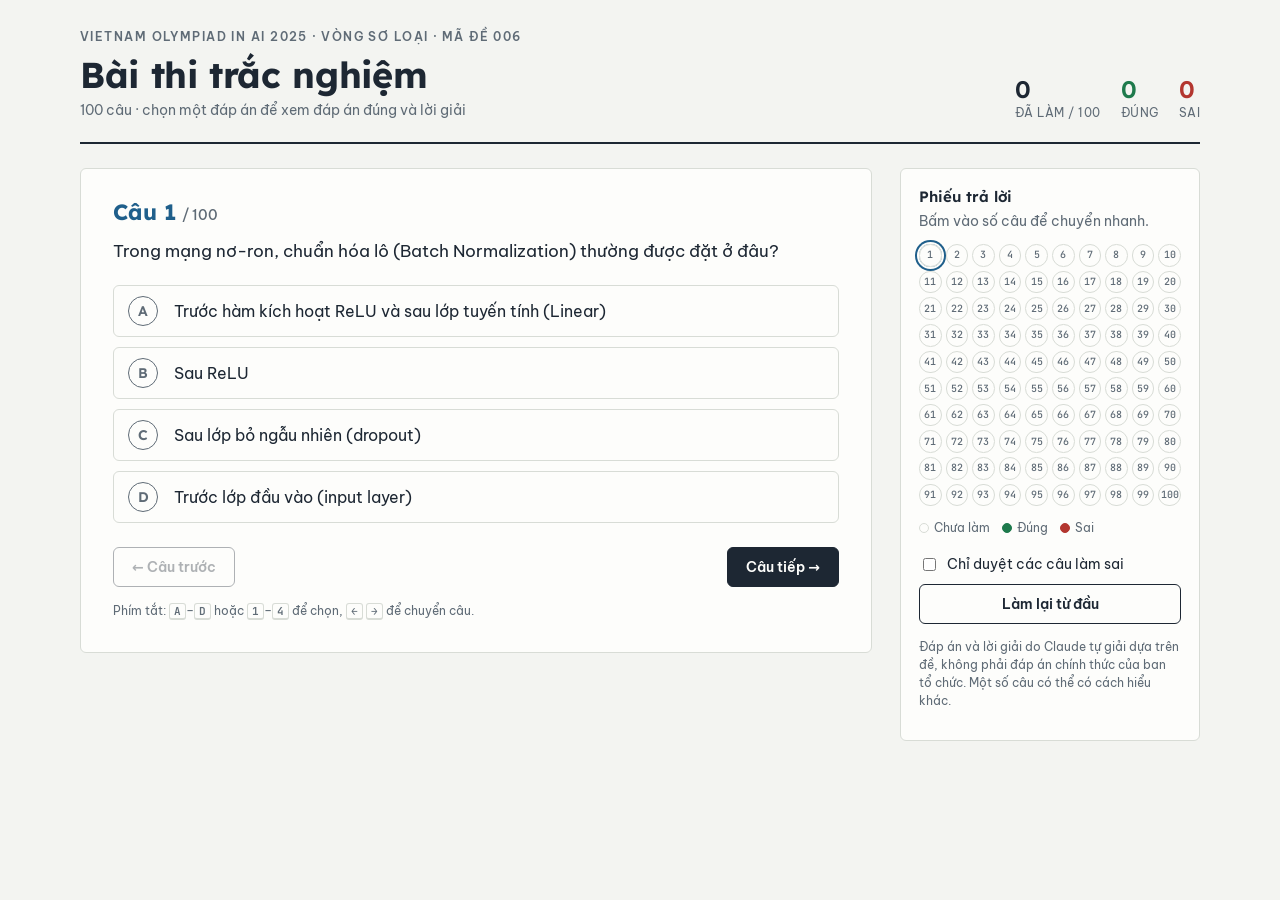
==== docs/index.html @ acb2aa97 "Serve quiz from docs/ for branch-based GitHub Pages Move the quiz page to docs/ so Pages can publish" ====
<!doctype html>
<html lang="vi">
<title>Đề thi VOAI 2025</title>
<meta charset="utf-8">
<meta name="viewport" content="width=device-width, initial-scale=1, viewport-fit=cover">
<link rel="preconnect" href="https://fonts.googleapis.com">
<link rel="preconnect" href="https://fonts.gstatic.com" crossorigin>
<link rel="stylesheet" href="https://fonts.googleapis.com/css2?family=Be+Vietnam+Pro:ital,wght@0,400;0,500;0,600;1,400&family=Lexend:wght@500;600;700&family=JetBrains+Mono:wght@400;600&display=swap">
<style>
/* Layout: question sheet on the left, OMR-style answer sheet (phiếu trả lời) docked on the right; stacks on phones. */
:root {
  --bg: #f3f4f1;
  --paper: #fdfdfb;
  --ink: #1d2733;
  --muted: #5f6b76;
  --line: #d8dcd6;
  --accent: #1f5f8b;
  --accent-soft: #e2edf5;
  --ok: #1e7a4c;
  --ok-soft: #e0f2e8;
  --bad: #b3362f;
  --bad-soft: #f8e3e0;
  --figure: #ffffff;
  --font-display: "Lexend", "Be Vietnam Pro", system-ui, sans-serif;
  --font-body: "Be Vietnam Pro", system-ui, -apple-system, "Segoe UI", sans-serif;
  --font-mono: "JetBrains Mono", ui-monospace, "SFMono-Regular", Menlo, monospace;
}
@media (prefers-color-scheme: dark) {
  :root:not([data-theme="light"]) {
    --bg: #12171c; --paper: #1a2128; --ink: #e4e8ea; --muted: #97a3ad; --line: #2e3842;
    --accent: #6fb0dd; --accent-soft: #1d3446; --ok: #5cc68d; --ok-soft: #173326;
    --bad: #f07f76; --bad-soft: #3a1f1d; --figure: #f4f4f2; color-scheme: dark;
  }
}
:root[data-theme="dark"] {
  --bg: #12171c; --paper: #1a2128; --ink: #e4e8ea; --muted: #97a3ad; --line: #2e3842;
  --accent: #6fb0dd; --accent-soft: #1d3446; --ok: #5cc68d; --ok-soft: #173326;
  --bad: #f07f76; --bad-soft: #3a1f1d; --figure: #f4f4f2; color-scheme: dark;
}
* { box-sizing: border-box; }
[hidden] { display: none !important; }
img { max-width: 100%; }
body {
  margin: 0; background: var(--bg); color: var(--ink);
  font: 16px/1.6 var(--font-body);
  padding-inline: 16px; padding-block: 0 48px;
}
.wrap { max-width: 1120px; margin: 0 auto; }

header.top {
  display: flex; flex-wrap: wrap; align-items: flex-end; justify-content: space-between; gap: 16px;
  padding-block: 28px 20px; border-bottom: 2px solid var(--ink); margin-bottom: 24px;
}
.eyebrow { font: 600 12px/1.5 var(--font-body); letter-spacing: .12em; text-transform: uppercase; color: var(--muted); }
h1 { font: 700 clamp(26px, 4vw, 36px)/1.15 var(--font-display); margin: 8px 0 4px; text-wrap: balance; letter-spacing: -.01em; }
.sub { color: var(--muted); font-size: 14px; margin: 0; }
.stats { display: flex; gap: 20px; font-variant-numeric: tabular-nums; }
.stat { display: grid; gap: 2px; }
.stat b { font: 600 24px/1 var(--font-display); }
.stat span { font-size: 12px; color: var(--muted); letter-spacing: .04em; }
.stat.ok b { color: var(--ok); } .stat.bad b { color: var(--bad); }

.layout { display: grid; grid-template-columns: minmax(0, 1fr) 300px; gap: 28px; align-items: start; }
@media (max-width: 860px) { .layout { grid-template-columns: minmax(0, 1fr); } }

/* Question */
.card { background: var(--paper); border: 1px solid var(--line); border-radius: 6px; padding: clamp(18px, 3vw, 32px); min-width: 0; }
.qhead { display: flex; align-items: baseline; justify-content: space-between; gap: 12px; margin-bottom: 14px; }
.qnum { font: 700 22px/1 var(--font-display); color: var(--accent); }
.qnum small { font: 500 14px var(--font-body); color: var(--muted); margin-left: 6px; }
.qtext { font-size: 17px; max-width: 68ch; }
.qtext ol, .qtext ul { padding-left: 1.4em; margin: .5em 0; }
.qtext figure { margin: 14px 0; }
.qtext img, .opt img { display: block; background: var(--figure); border-radius: 4px; padding: 6px; max-width: 100%; height: auto; }
.qtext pre { font: 14px/1.5 var(--font-mono); background: var(--accent-soft); padding: 12px 14px; border-radius: 4px; overflow-x: auto; }
code { font-family: var(--font-mono); font-size: .88em; background: var(--accent-soft); padding: 1px 5px; border-radius: 3px; }
.formula { text-align: center; font-size: 18px; margin: 12px 0; }
.frac { display: inline-flex; flex-direction: column; vertical-align: middle; text-align: center; font-size: .9em; margin: 0 2px; }
.frac > span:first-child { border-bottom: 1px solid currentColor; padding: 0 3px; }
.tbl { overflow-x: auto; margin: 12px 0; }
table { border-collapse: collapse; font-variant-numeric: tabular-nums; font-size: 15px; }
th, td { border: 1px solid var(--line); padding: 5px 12px; text-align: center; }
th { background: var(--accent-soft); font-weight: 600; }

.opts { display: grid; gap: 10px; margin-top: 20px; }
.opt {
  display: grid; grid-template-columns: 34px minmax(0, 1fr); gap: 12px; align-items: start;
  width: 100%; text-align: left; font: inherit; color: inherit; cursor: pointer;
  background: var(--paper); border: 1.5px solid var(--line); border-radius: 6px; padding: 10px 14px;
  transition: border-color .15s, background-color .15s;
}
.opt:hover:not(:disabled) { border-color: var(--accent); }
.opt:focus-visible { outline: 3px solid var(--accent); outline-offset: 2px; }
.opt:disabled { cursor: default; }
.bubble {
  width: 30px; height: 30px; border-radius: 50%; border: 1.5px solid var(--muted);
  display: grid; place-items: center; font: 600 14px var(--font-display); color: var(--muted);
}
.opt .body { padding-top: 3px; min-width: 0; }
.opt.correct { border-color: var(--ok); background: var(--ok-soft); }
.opt.correct .bubble { background: var(--ok); border-color: var(--ok); color: var(--paper); }
.opt.wrong { border-color: var(--bad); background: var(--bad-soft); }
.opt.wrong .bubble { background: var(--bad); border-color: var(--bad); color: var(--paper); }
.opt.dim { opacity: .55; }

.verdict { margin-top: 20px; border-top: 1px dashed var(--line); padding-top: 18px; }
.verdict h3 { font: 600 17px/1.3 var(--font-display); margin: 0 0 8px; display: flex; align-items: center; gap: 8px; }
.verdict.ok h3 { color: var(--ok); } .verdict.bad h3 { color: var(--bad); }
.verdict .ans { font-weight: 600; }
.verdict p { margin: 0; max-width: 68ch; }

.nav { display: flex; flex-wrap: wrap; justify-content: space-between; gap: 10px; margin-top: 24px; }
.btn {
  font: 600 14px var(--font-body); padding: 10px 18px; border-radius: 6px; cursor: pointer;
  border: 1.5px solid var(--ink); background: transparent; color: var(--ink);
}
.btn.primary { background: var(--ink); color: var(--paper); }
.btn:disabled { opacity: .35; cursor: default; }
.btn:focus-visible { outline: 3px solid var(--accent); outline-offset: 2px; }
.hint { font-size: 12px; color: var(--muted); margin-top: 14px; }
kbd { font: 600 11px var(--font-mono); border: 1px solid var(--line); border-bottom-width: 2px; border-radius: 3px; padding: 0 4px; }

/* Answer sheet */
aside.sheet { position: sticky; top: calc(env(safe-area-inset-top, 0px) + 16px); background: var(--paper); border: 1px solid var(--line); border-radius: 6px; padding: 18px; }
@media (max-width: 860px) { aside.sheet { position: static; } }
.sheet h2 { font: 600 15px var(--font-display); margin: 0 0 4px; }
.sheet .sub { margin-bottom: 12px; }
.grid { display: grid; grid-template-columns: repeat(10, minmax(0, 1fr)); gap: 4px; }
.cell {
  aspect-ratio: 1; max-width: 100%; border-radius: 50%; border: 1.2px solid var(--line); background: transparent;
  font: 500 10px/1 var(--font-mono); color: var(--muted); cursor: pointer; padding: 0;
  font-variant-numeric: tabular-nums;
}
.cell:hover { border-color: var(--accent); color: var(--ink); }
.cell:focus-visible { outline: 2px solid var(--accent); outline-offset: 1px; }
.cell.ok { background: var(--ok); border-color: var(--ok); color: var(--paper); }
.cell.bad { background: var(--bad); border-color: var(--bad); color: var(--paper); }
.cell.cur { box-shadow: 0 0 0 2px var(--paper), 0 0 0 4px var(--accent); }
.cell.hide { opacity: .15; }
.legend { display: flex; flex-wrap: wrap; gap: 12px; font-size: 12px; color: var(--muted); margin-top: 12px; }
.legend i { display: inline-block; width: 10px; height: 10px; border-radius: 50%; margin-right: 5px; vertical-align: -1px; border: 1px solid var(--line); }
.legend .lok { background: var(--ok); border-color: var(--ok); } .legend .lbad { background: var(--bad); border-color: var(--bad); }
.tools { display: grid; gap: 8px; margin-top: 16px; }
.tools label { display: flex; gap: 8px; align-items: center; font-size: 14px; cursor: pointer; }
.tools .btn { width: 100%; }
.confirm { display: grid; gap: 8px; font-size: 13px; background: var(--bad-soft); padding: 10px; border-radius: 6px; }
.confirm div { display: flex; gap: 8px; }
.confirm .btn { padding: 6px 10px; }
.note { font-size: 12px; color: var(--muted); margin-top: 14px; line-height: 1.5; }
@media (prefers-reduced-motion: reduce) { * { transition: none !important; } }
</style>

<div class="wrap">
  <header class="top">
    <div>
      <div class="eyebrow">Vietnam Olympiad in AI 2025 · Vòng sơ loại · Mã đề 006</div>
      <h1>Bài thi trắc nghiệm</h1>
      <p class="sub">100 câu · chọn một đáp án để xem đáp án đúng và lời giải</p>
    </div>
    <div class="stats" aria-live="polite">
      <div class="stat"><b id="sDone">0</b><span>ĐÃ LÀM / 100</span></div>
      <div class="stat ok"><b id="sOk">0</b><span>ĐÚNG</span></div>
      <div class="stat bad"><b id="sBad">0</b><span>SAI</span></div>
    </div>
  </header>

  <div class="layout">
    <main class="card" id="card">
      <div class="qhead"><div class="qnum" id="qnum"></div></div>
      <div class="qtext" id="qtext"></div>
      <div class="opts" id="opts"></div>
      <div class="verdict" id="verdict" hidden></div>
      <div class="nav">
        <button class="btn" id="prev" type="button">← Câu trước</button>
        <button class="btn primary" id="next" type="button">Câu tiếp →</button>
      </div>
      <div class="hint">Phím tắt: <kbd>A</kbd>–<kbd>D</kbd> hoặc <kbd>1</kbd>–<kbd>4</kbd> để chọn, <kbd>←</kbd> <kbd>→</kbd> để chuyển câu.</div>
    </main>

    <aside class="sheet">
      <h2>Phiếu trả lời</h2>
      <p class="sub">Bấm vào số câu để chuyển nhanh.</p>
      <div class="grid" id="grid"></div>
      <div class="legend"><span><i></i>Chưa làm</span><span><i class="lok"></i>Đúng</span><span><i class="lbad"></i>Sai</span></div>
      <div class="tools">
        <label><input type="checkbox" id="onlyWrong"> Chỉ duyệt các câu làm sai</label>
        <button class="btn" id="reset" type="button">Làm lại từ đầu</button>
        <div class="confirm" id="confirm" hidden>
          Xoá toàn bộ câu trả lời đã chọn?
          <div><button class="btn primary" id="yes" type="button">Xoá</button><button class="btn" id="no" type="button">Huỷ</button></div>
        </div>
      </div>
      <p class="note">Đáp án và lời giải do Claude tự giải dựa trên đề, không phải đáp án chính thức của ban tổ chức. Một số câu có thể có cách hiểu khác.</p>
    </aside>
  </div>
</div>

<script src="questions.js"></script>
<script>
(function () {
  var Q = window.QUIZ || [];
  var KEY = 'voai2025-006-answers';
  var L = 'ABCD';
  var picks = {};
  var cur = 0;
  try { picks = JSON.parse(localStorage.getItem(KEY) || '{}') || {}; } catch (e) { picks = {}; }
  try { var c = parseInt(localStorage.getItem(KEY + '-cur'), 10); if (c >= 0 && c < Q.length) cur = c; } catch (e) {}

  var $ = function (id) { return document.getElementById(id); };
  var onlyWrong = $('onlyWrong');

  function save() {
    try { localStorage.setItem(KEY, JSON.stringify(picks)); localStorage.setItem(KEY + '-cur', String(cur)); } catch (e) {}
  }
  function isWrong(i) { var p = picks[Q[i].id]; return p !== undefined && p !== Q[i].answer; }

  // Build the answer sheet grid once
  var grid = $('grid');
  Q.forEach(function (q, i) {
    var b = document.createElement('button');
    b.type = 'button'; b.className = 'cell'; b.textContent = q.id;
    b.setAttribute('aria-label', 'Câu ' + q.id);
    b.addEventListener('click', function () { go(i); });
    grid.appendChild(b);
  });

  function renderSheet() {
    var ok = 0, bad = 0;
    Array.prototype.forEach.call(grid.children, function (b, i) {
      var p = picks[Q[i].id];
      b.className = 'cell' + (p === undefined ? '' : (p === Q[i].answer ? ' ok' : ' bad')) + (i === cur ? ' cur' : '') +
        (onlyWrong.checked && !isWrong(i) ? ' hide' : '');
      if (p !== undefined) { if (p === Q[i].answer) ok++; else bad++; }
    });
    $('sDone').textContent = ok + bad;
    $('sOk').textContent = ok;
    $('sBad').textContent = bad;
  }

  function render() {
    var q = Q[cur];
    var pick = picks[q.id];
    var done = pick !== undefined;
    $('qnum').innerHTML = 'Câu ' + q.id + '<small>/ ' + Q.length + '</small>';
    $('qtext').innerHTML = q.q;
    var opts = $('opts');
    opts.innerHTML = '';
    q.options.forEach(function (o, k) {
      var b = document.createElement('button');
      b.type = 'button';
      b.className = 'opt';
      b.innerHTML = '<span class="bubble">' + L[k] + '</span><span class="body">' + o + '</span>';
      if (done) {
        b.disabled = true;
        if (k === q.answer) b.classList.add('correct');
        else if (k === pick) b.classList.add('wrong');
        else b.classList.add('dim');
      } else {
        b.addEventListener('click', function () { choose(k); });
      }
      opts.appendChild(b);
    });
    var v = $('verdict');
    if (done) {
      var right = pick === q.answer;
      v.className = 'verdict ' + (right ? 'ok' : 'bad');
      v.innerHTML = '<h3>' + (right ? '✓ Chính xác' : '✗ Chưa đúng, bạn chọn ' + L[pick]) + '</h3>' +
        '<p><span class="ans">Đáp án đúng: ' + L[q.answer] + '.</span> ' + q.explain + '</p>';
      v.hidden = false;
    } else {
      v.hidden = true;
    }
    var list = order();
    var pos = list.indexOf(cur);
    $('prev').disabled = pos <= 0 && !(pos === -1 && list.length && list[0] < cur);
    $('next').disabled = pos === -1 ? !list.some(function (i) { return i > cur; }) : pos >= list.length - 1;
    renderSheet();
  }

  function order() {
    var all = Q.map(function (_, i) { return i; });
    return onlyWrong.checked ? all.filter(isWrong) : all;
  }
  function step(d) {
    var list = order();
    if (!list.length) return;
    var pos = list.indexOf(cur), target;
    if (pos === -1) {
      target = d > 0 ? list.filter(function (i) { return i > cur; })[0] : list.filter(function (i) { return i < cur; }).pop();
    } else {
      target = list[pos + d];
    }
    if (target !== undefined) go(target);
  }
  function go(i) {
    cur = i; save(); render();
    var card = $('card');
    if (card.getBoundingClientRect().top < 0) card.scrollIntoView({ block: 'start' });
  }
  function choose(k) {
    var q = Q[cur];
    if (picks[q.id] !== undefined) return;
    picks[q.id] = k; save(); render();
    $('verdict').scrollIntoView({ block: 'nearest', behavior: matchMedia('(prefers-reduced-motion: reduce)').matches ? 'auto' : 'smooth' });
  }

  $('prev').addEventListener('click', function () { step(-1); });
  $('next').addEventListener('click', function () { step(1); });
  onlyWrong.addEventListener('change', function () {
    if (onlyWrong.checked && !isWrong(cur)) { var l = order(); if (l.length) cur = l[0]; }
    render();
  });
  $('reset').addEventListener('click', function () { $('confirm').hidden = false; });
  $('no').addEventListener('click', function () { $('confirm').hidden = true; });
  $('yes').addEventListener('click', function () {
    picks = {}; cur = 0; onlyWrong.checked = false; save();
    $('confirm').hidden = true; render();
  });
  document.addEventListener('keydown', function (e) {
    if (e.ctrlKey || e.metaKey || e.altKey) return;
    if (e.target && /INPUT|TEXTAREA/.test(e.target.tagName)) return;
    var k = e.key.toUpperCase();
    var idx = L.indexOf(k); if (idx === -1 && '1234'.indexOf(k) !== -1) idx = '1234'.indexOf(k);
    if (idx !== -1 && k.length === 1) { choose(idx); e.preventDefault(); }
    else if (e.key === 'ArrowRight') { step(1); e.preventDefault(); }
    else if (e.key === 'ArrowLeft') { step(-1); e.preventDefault(); }
  });

  render();
})();
</script>
</html>
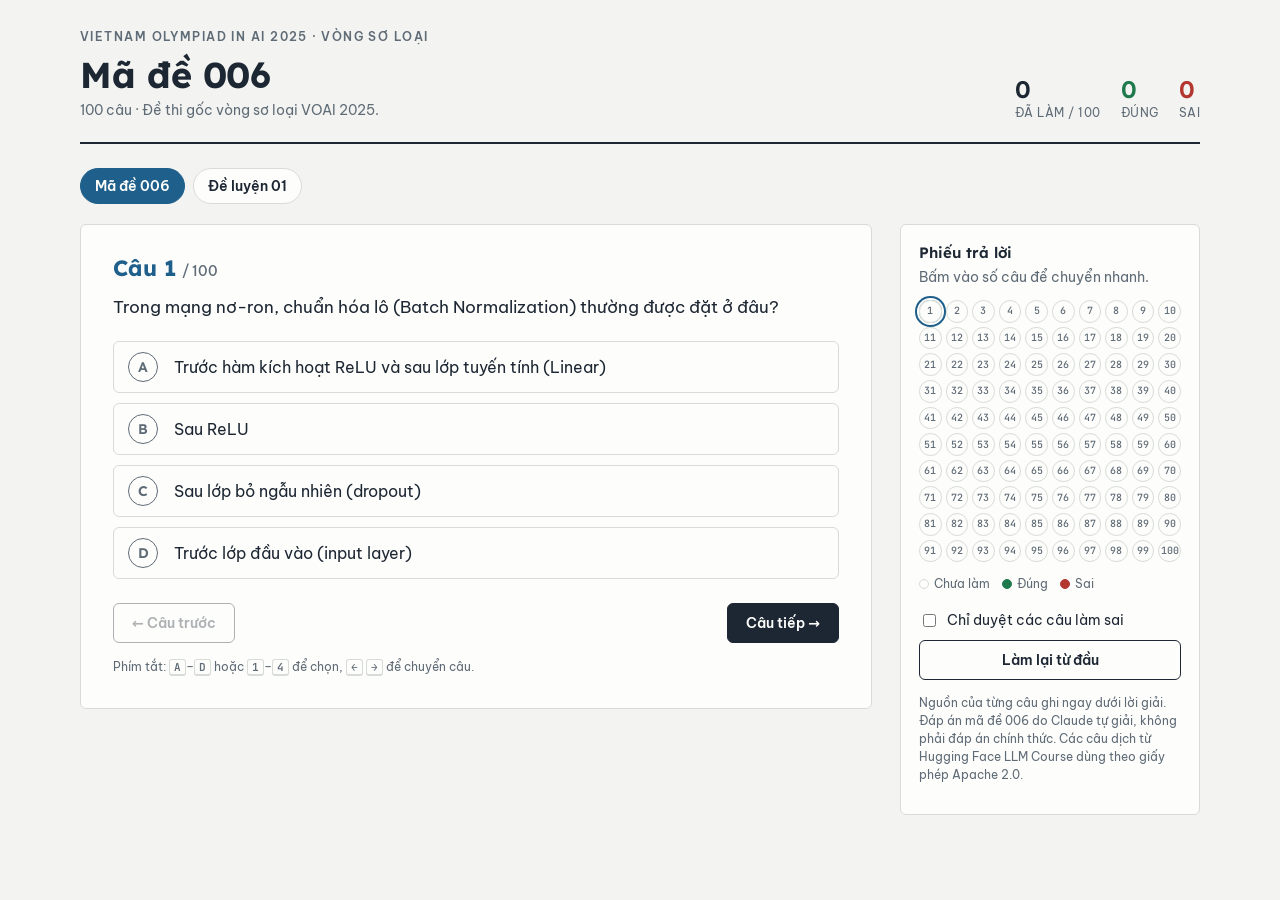
==== commit 628a584c: "Add practice exam L01 and exam switcher L01 has 100 questions: 44 taken from the Hugging Face LLM Co" ====
--- a/docs/index.html
+++ b/docs/index.html
@@ -108,6 +108,15 @@
 .verdict.ok h3 { color: var(--ok); } .verdict.bad h3 { color: var(--bad); }
 .verdict .ans { font-weight: 600; }
 .verdict p { margin: 0; max-width: 68ch; }
+.verdict p.src { margin-top: 10px; font-size: 13px; color: var(--muted); }
+.exams { display: flex; flex-wrap: wrap; gap: 8px; margin-bottom: 20px; }
+.exam {
+  font: 600 14px var(--font-body); padding: 8px 14px; border-radius: 999px; cursor: pointer;
+  border: 1.5px solid var(--line); background: var(--paper); color: var(--ink);
+}
+.exam:hover { border-color: var(--accent); }
+.exam[aria-pressed="true"] { background: var(--accent); border-color: var(--accent); color: var(--paper); }
+.exam:focus-visible { outline: 3px solid var(--accent); outline-offset: 2px; }
 
 .nav { display: flex; flex-wrap: wrap; justify-content: space-between; gap: 10px; margin-top: 24px; }
 .btn {
@@ -153,16 +162,18 @@
 <div class="wrap">
   <header class="top">
     <div>
-      <div class="eyebrow">Vietnam Olympiad in AI 2025 · Vòng sơ loại · Mã đề 006</div>
-      <h1>Bài thi trắc nghiệm</h1>
-      <p class="sub">100 câu · chọn một đáp án để xem đáp án đúng và lời giải</p>
+      <div class="eyebrow">Vietnam Olympiad in AI 2025 · Vòng sơ loại</div>
+      <h1 id="examTitle">Bài thi trắc nghiệm</h1>
+      <p class="sub" id="examDesc"></p>
     </div>
     <div class="stats" aria-live="polite">
-      <div class="stat"><b id="sDone">0</b><span>ĐÃ LÀM / 100</span></div>
+      <div class="stat"><b id="sDone">0</b><span id="sTotal">ĐÃ LÀM / 100</span></div>
       <div class="stat ok"><b id="sOk">0</b><span>ĐÚNG</span></div>
       <div class="stat bad"><b id="sBad">0</b><span>SAI</span></div>
     </div>
   </header>
+
+  <nav class="exams" id="exams" aria-label="Chọn đề"></nav>
 
   <div class="layout">
     <main class="card" id="card">
@@ -190,39 +201,65 @@
           <div><button class="btn primary" id="yes" type="button">Xoá</button><button class="btn" id="no" type="button">Huỷ</button></div>
         </div>
       </div>
-      <p class="note">Đáp án và lời giải do Claude tự giải dựa trên đề, không phải đáp án chính thức của ban tổ chức. Một số câu có thể có cách hiểu khác.</p>
+      <p class="note">Nguồn của từng câu ghi ngay dưới lời giải. Đáp án mã đề 006 do Claude tự giải, không phải đáp án chính thức. Các câu dịch từ Hugging Face LLM Course dùng theo giấy phép Apache 2.0.</p>
     </aside>
   </div>
 </div>
 
-<script src="questions.js"></script>
+<script src="exams/de006.js"></script>
+<script src="exams/L01.js"></script>
 <script>
 (function () {
-  var Q = window.QUIZ || [];
-  var KEY = 'voai2025-006-answers';
+  var EXAMS = window.EXAMS || {};
+  var ORDER = Object.keys(EXAMS).sort(function (a, b) { return a === '006' ? -1 : b === '006' ? 1 : a < b ? -1 : 1; });
   var L = 'ABCD';
-  var picks = {};
-  var cur = 0;
-  try { picks = JSON.parse(localStorage.getItem(KEY) || '{}') || {}; } catch (e) { picks = {}; }
-  try { var c = parseInt(localStorage.getItem(KEY + '-cur'), 10); if (c >= 0 && c < Q.length) cur = c; } catch (e) {}
+  var examKey, KEY, Q = [], picks = {}, cur = 0;
 
   var $ = function (id) { return document.getElementById(id); };
   var onlyWrong = $('onlyWrong');
+  var grid = $('grid');
+
+  // Build the exam switcher once
+  ORDER.forEach(function (k) {
+    var b = document.createElement('button');
+    b.type = 'button'; b.className = 'exam'; b.dataset.key = k;
+    b.textContent = EXAMS[k].title;
+    b.addEventListener('click', function () { loadExam(k); });
+    $('exams').appendChild(b);
+  });
+
+  function loadExam(k) {
+    if (!EXAMS[k]) k = ORDER[0];
+    examKey = k;
+    Q = EXAMS[k].questions;
+    // 006 keeps the storage key used before multiple exams existed
+    KEY = k === '006' ? 'voai2025-006-answers' : 'voai2025-' + k + '-answers';
+    picks = {}; cur = 0;
+    try { picks = JSON.parse(localStorage.getItem(KEY) || '{}') || {}; } catch (e) { picks = {}; }
+    try { var c = parseInt(localStorage.getItem(KEY + '-cur'), 10); if (c >= 0 && c < Q.length) cur = c; } catch (e) {}
+    try { localStorage.setItem('voai2025-exam', k); } catch (e) {}
+    if (location.hash.slice(1) !== k) history.replaceState(null, '', '#' + k);
+    $('examTitle').textContent = EXAMS[k].title;
+    $('examDesc').textContent = Q.length + ' câu · ' + EXAMS[k].desc;
+    $('sTotal').textContent = 'ĐÃ LÀM / ' + Q.length;
+    Array.prototype.forEach.call($('exams').children, function (b) { b.setAttribute('aria-pressed', String(b.dataset.key === k)); });
+    onlyWrong.checked = false;
+    $('confirm').hidden = true;
+    grid.innerHTML = '';
+    Q.forEach(function (q, i) {
+      var b = document.createElement('button');
+      b.type = 'button'; b.className = 'cell'; b.textContent = q.id;
+      b.setAttribute('aria-label', 'Câu ' + q.id);
+      b.addEventListener('click', function () { go(i); });
+      grid.appendChild(b);
+    });
+    render();
+  }
 
   function save() {
     try { localStorage.setItem(KEY, JSON.stringify(picks)); localStorage.setItem(KEY + '-cur', String(cur)); } catch (e) {}
   }
   function isWrong(i) { var p = picks[Q[i].id]; return p !== undefined && p !== Q[i].answer; }
-
-  // Build the answer sheet grid once
-  var grid = $('grid');
-  Q.forEach(function (q, i) {
-    var b = document.createElement('button');
-    b.type = 'button'; b.className = 'cell'; b.textContent = q.id;
-    b.setAttribute('aria-label', 'Câu ' + q.id);
-    b.addEventListener('click', function () { go(i); });
-    grid.appendChild(b);
-  });
 
   function renderSheet() {
     var ok = 0, bad = 0;
@@ -265,7 +302,8 @@
       var right = pick === q.answer;
       v.className = 'verdict ' + (right ? 'ok' : 'bad');
       v.innerHTML = '<h3>' + (right ? '✓ Chính xác' : '✗ Chưa đúng, bạn chọn ' + L[pick]) + '</h3>' +
-        '<p><span class="ans">Đáp án đúng: ' + L[q.answer] + '.</span> ' + q.explain + '</p>';
+        '<p><span class="ans">Đáp án đúng: ' + L[q.answer] + '.</span> ' + q.explain + '</p>' +
+        (q.source ? '<p class="src">' + q.source + '</p>' : '');
       v.hidden = false;
     } else {
       v.hidden = true;
@@ -326,7 +364,10 @@
     else if (e.key === 'ArrowLeft') { step(-1); e.preventDefault(); }
   });
 
-  render();
+  var start = location.hash.slice(1);
+  if (!EXAMS[start]) { try { start = localStorage.getItem('voai2025-exam'); } catch (e) { start = null; } }
+  loadExam(start);
+  window.addEventListener('hashchange', function () { var k = location.hash.slice(1); if (EXAMS[k] && k !== examKey) loadExam(k); });
 })();
 </script>
 </html>
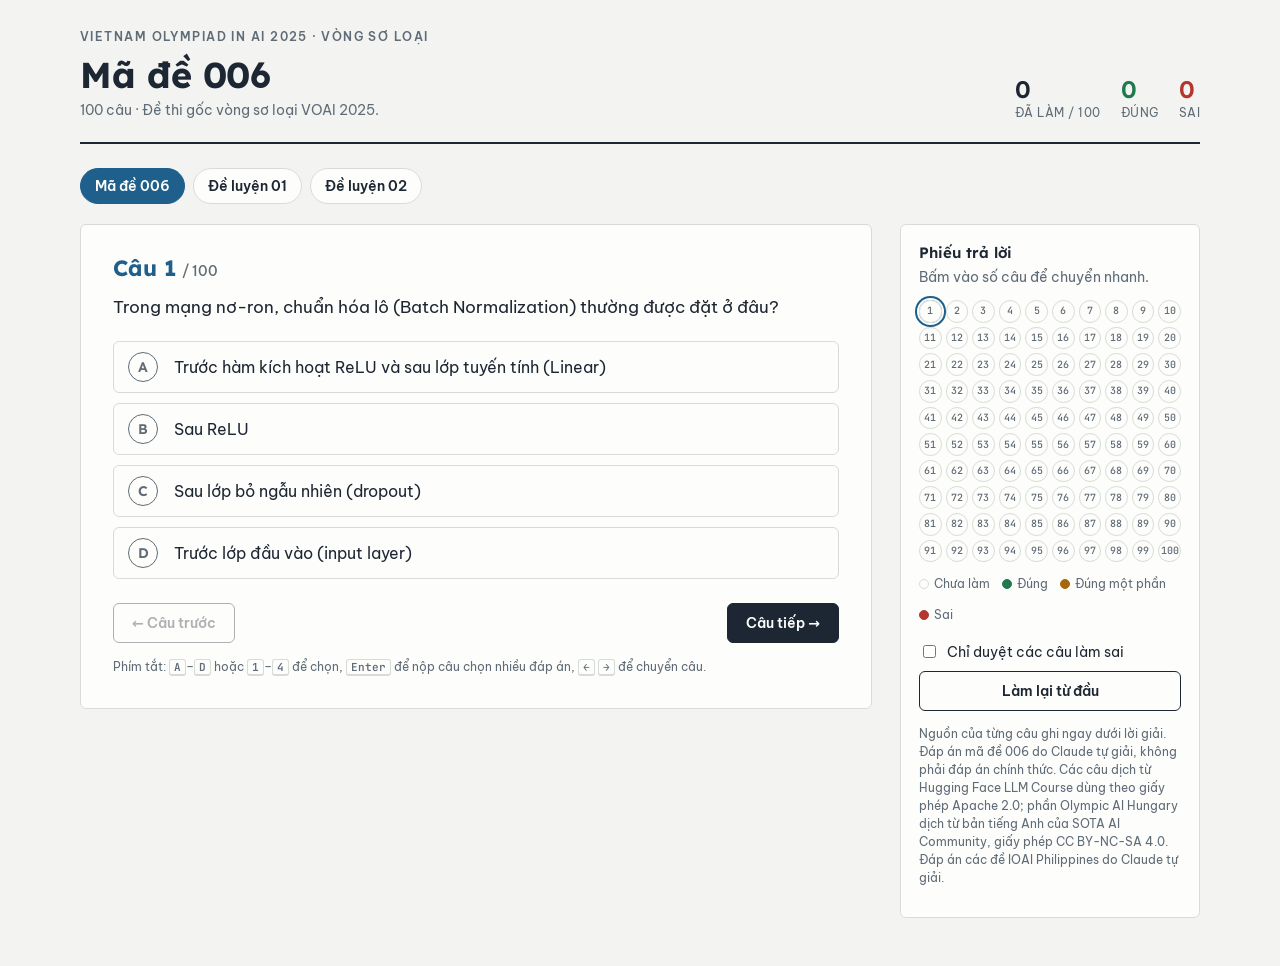
==== commit 07f838b8: "Add practice exam L02 from four existing papers, with multi-select questions L02 combines IOAI Phili" ====
--- a/docs/index.html
+++ b/docs/index.html
@@ -20,6 +20,8 @@
   --ok-soft: #e0f2e8;
   --bad: #b3362f;
   --bad-soft: #f8e3e0;
+  --warn: #a8660b;
+  --warn-soft: #f8ecd7;
   --figure: #ffffff;
   --font-display: "Lexend", "Be Vietnam Pro", system-ui, sans-serif;
   --font-body: "Be Vietnam Pro", system-ui, -apple-system, "Segoe UI", sans-serif;
@@ -29,13 +31,13 @@
   :root:not([data-theme="light"]) {
     --bg: #12171c; --paper: #1a2128; --ink: #e4e8ea; --muted: #97a3ad; --line: #2e3842;
     --accent: #6fb0dd; --accent-soft: #1d3446; --ok: #5cc68d; --ok-soft: #173326;
-    --bad: #f07f76; --bad-soft: #3a1f1d; --figure: #f4f4f2; color-scheme: dark;
+    --bad: #f07f76; --bad-soft: #3a1f1d; --warn: #e2a64b; --warn-soft: #3a2c16; --figure: #f4f4f2; color-scheme: dark;
   }
 }
 :root[data-theme="dark"] {
   --bg: #12171c; --paper: #1a2128; --ink: #e4e8ea; --muted: #97a3ad; --line: #2e3842;
   --accent: #6fb0dd; --accent-soft: #1d3446; --ok: #5cc68d; --ok-soft: #173326;
-  --bad: #f07f76; --bad-soft: #3a1f1d; --figure: #f4f4f2; color-scheme: dark;
+  --bad: #f07f76; --bad-soft: #3a1f1d; --warn: #e2a64b; --warn-soft: #3a2c16; --figure: #f4f4f2; color-scheme: dark;
 }
 * { box-sizing: border-box; }
 [hidden] { display: none !important; }
@@ -102,6 +104,16 @@
 .opt.wrong { border-color: var(--bad); background: var(--bad-soft); }
 .opt.wrong .bubble { background: var(--bad); border-color: var(--bad); color: var(--paper); }
 .opt.dim { opacity: .55; }
+.opt.picked { border-color: var(--accent); background: var(--accent-soft); }
+.opt.picked .bubble { background: var(--accent); border-color: var(--accent); color: var(--paper); }
+.opt.missed { border-style: dashed; background: transparent; }
+.opt.missed .bubble { background: transparent; color: var(--ok); }
+.opt .tag { display: block; font-size: 12px; font-weight: 600; color: var(--ok); margin-top: 2px; }
+.multi-hint { font-size: 14px; color: var(--muted); margin: 16px 0 -8px; }
+.submit-row { display: flex; justify-content: flex-end; margin-top: 12px; }
+.verdict.part h3 { color: var(--warn); }
+.cell.part { background: var(--warn); border-color: var(--warn); color: var(--paper); }
+.legend .lpart { background: var(--warn); border-color: var(--warn); }
 
 .verdict { margin-top: 20px; border-top: 1px dashed var(--line); padding-top: 18px; }
 .verdict h3 { font: 600 17px/1.3 var(--font-display); margin: 0 0 8px; display: flex; align-items: center; gap: 8px; }
@@ -179,20 +191,22 @@
     <main class="card" id="card">
       <div class="qhead"><div class="qnum" id="qnum"></div></div>
       <div class="qtext" id="qtext"></div>
+      <p class="multi-hint" id="multiHint" hidden>Chọn <b>tất cả</b> phát biểu đúng rồi bấm Nộp. Điểm: 5 nếu đúng trọn vẹn, 3 nếu chỉ chọn phát biểu đúng nhưng còn thiếu, 1 nếu có đúng một phát biểu sai, 0 trong các trường hợp còn lại.</p>
       <div class="opts" id="opts"></div>
+      <div class="submit-row" id="submitRow" hidden><button class="btn primary" id="submit" type="button">Nộp câu này</button></div>
       <div class="verdict" id="verdict" hidden></div>
       <div class="nav">
         <button class="btn" id="prev" type="button">← Câu trước</button>
         <button class="btn primary" id="next" type="button">Câu tiếp →</button>
       </div>
-      <div class="hint">Phím tắt: <kbd>A</kbd>–<kbd>D</kbd> hoặc <kbd>1</kbd>–<kbd>4</kbd> để chọn, <kbd>←</kbd> <kbd>→</kbd> để chuyển câu.</div>
+      <div class="hint">Phím tắt: <kbd>A</kbd>–<kbd>D</kbd> hoặc <kbd>1</kbd>–<kbd>4</kbd> để chọn, <kbd>Enter</kbd> để nộp câu chọn nhiều đáp án, <kbd>←</kbd> <kbd>→</kbd> để chuyển câu.</div>
     </main>
 
     <aside class="sheet">
       <h2>Phiếu trả lời</h2>
       <p class="sub">Bấm vào số câu để chuyển nhanh.</p>
       <div class="grid" id="grid"></div>
-      <div class="legend"><span><i></i>Chưa làm</span><span><i class="lok"></i>Đúng</span><span><i class="lbad"></i>Sai</span></div>
+      <div class="legend"><span><i></i>Chưa làm</span><span><i class="lok"></i>Đúng</span><span><i class="lpart"></i>Đúng một phần</span><span><i class="lbad"></i>Sai</span></div>
       <div class="tools">
         <label><input type="checkbox" id="onlyWrong"> Chỉ duyệt các câu làm sai</label>
         <button class="btn" id="reset" type="button">Làm lại từ đầu</button>
@@ -201,19 +215,20 @@
           <div><button class="btn primary" id="yes" type="button">Xoá</button><button class="btn" id="no" type="button">Huỷ</button></div>
         </div>
       </div>
-      <p class="note">Nguồn của từng câu ghi ngay dưới lời giải. Đáp án mã đề 006 do Claude tự giải, không phải đáp án chính thức. Các câu dịch từ Hugging Face LLM Course dùng theo giấy phép Apache 2.0.</p>
+      <p class="note">Nguồn của từng câu ghi ngay dưới lời giải. Đáp án mã đề 006 do Claude tự giải, không phải đáp án chính thức. Các câu dịch từ Hugging Face LLM Course dùng theo giấy phép Apache 2.0; phần Olympic AI Hungary dịch từ bản tiếng Anh của SOTA AI Community, giấy phép CC BY-NC-SA 4.0. Đáp án các đề IOAI Philippines do Claude tự giải.</p>
     </aside>
   </div>
 </div>
 
 <script src="exams/de006.js"></script>
 <script src="exams/L01.js"></script>
+<script src="exams/L02.js"></script>
 <script>
 (function () {
   var EXAMS = window.EXAMS || {};
   var ORDER = Object.keys(EXAMS).sort(function (a, b) { return a === '006' ? -1 : b === '006' ? 1 : a < b ? -1 : 1; });
-  var L = 'ABCD';
-  var examKey, KEY, Q = [], picks = {}, cur = 0;
+  var L = 'ABCDEFG';
+  var examKey, KEY, Q = [], picks = {}, cur = 0, draft = [];
 
   var $ = function (id) { return document.getElementById(id); };
   var onlyWrong = $('onlyWrong');
@@ -234,7 +249,7 @@
     Q = EXAMS[k].questions;
     // 006 keeps the storage key used before multiple exams existed
     KEY = k === '006' ? 'voai2025-006-answers' : 'voai2025-' + k + '-answers';
-    picks = {}; cur = 0;
+    picks = {}; cur = 0; draft = [];
     try { picks = JSON.parse(localStorage.getItem(KEY) || '{}') || {}; } catch (e) { picks = {}; }
     try { var c = parseInt(localStorage.getItem(KEY + '-cur'), 10); if (c >= 0 && c < Q.length) cur = c; } catch (e) {}
     try { localStorage.setItem('voai2025-exam', k); } catch (e) {}
@@ -259,15 +274,30 @@
   function save() {
     try { localStorage.setItem(KEY, JSON.stringify(picks)); localStorage.setItem(KEY + '-cur', String(cur)); } catch (e) {}
   }
-  function isWrong(i) { var p = picks[Q[i].id]; return p !== undefined && p !== Q[i].answer; }
+  // Score of a multi-select pick on the paper's 5/3/1/0 scale
+  function points(q, p) {
+    var t = p.filter(function (k) { return q.answer.indexOf(k) !== -1; }).length, f = p.length - t;
+    if (f === 0 && t === q.answer.length) return 5;
+    if (f === 0 && t > 0) return 3;
+    if (f === 1 && t > 0) return 1;
+    return 0;
+  }
+  function isRight(q, p) { return q.multi ? points(q, p) === 5 : p === q.answer; }
+  function state(i) {
+    var q = Q[i], p = picks[q.id];
+    if (p === undefined) return '';
+    if (isRight(q, p)) return 'ok';
+    return q.multi && points(q, p) > 0 ? 'part' : 'bad';
+  }
+  function isWrong(i) { var st = state(i); return st === 'bad' || st === 'part'; }
 
   function renderSheet() {
     var ok = 0, bad = 0;
     Array.prototype.forEach.call(grid.children, function (b, i) {
-      var p = picks[Q[i].id];
-      b.className = 'cell' + (p === undefined ? '' : (p === Q[i].answer ? ' ok' : ' bad')) + (i === cur ? ' cur' : '') +
+      var st = state(i);
+      b.className = 'cell' + (st ? ' ' + st : '') + (i === cur ? ' cur' : '') +
         (onlyWrong.checked && !isWrong(i) ? ' hide' : '');
-      if (p !== undefined) { if (p === Q[i].answer) ok++; else bad++; }
+      if (st === 'ok') ok++; else if (st) bad++;
     });
     $('sDone').textContent = ok + bad;
     $('sOk').textContent = ok;
@@ -282,27 +312,47 @@
     $('qtext').innerHTML = q.q;
     var opts = $('opts');
     opts.innerHTML = '';
+    $('multiHint').hidden = !q.multi || done;
+    $('submitRow').hidden = !q.multi || done;
+    $('submit').disabled = !draft.length;
     q.options.forEach(function (o, k) {
       var b = document.createElement('button');
       b.type = 'button';
       b.className = 'opt';
-      b.innerHTML = '<span class="bubble">' + L[k] + '</span><span class="body">' + o + '</span>';
+      var tag = '';
       if (done) {
         b.disabled = true;
-        if (k === q.answer) b.classList.add('correct');
-        else if (k === pick) b.classList.add('wrong');
+        var good = q.multi ? q.answer.indexOf(k) !== -1 : k === q.answer;
+        var chosen = q.multi ? pick.indexOf(k) !== -1 : k === pick;
+        if (good && (chosen || !q.multi)) b.classList.add('correct');
+        else if (good) { b.classList.add('correct', 'missed'); tag = '<span class="tag">Phát biểu đúng bạn chưa chọn</span>'; }
+        else if (chosen) b.classList.add('wrong');
         else b.classList.add('dim');
+      } else if (q.multi) {
+        b.setAttribute('aria-pressed', String(draft.indexOf(k) !== -1));
+        if (draft.indexOf(k) !== -1) b.classList.add('picked');
+        b.addEventListener('click', function () { toggle(k); });
       } else {
         b.addEventListener('click', function () { choose(k); });
       }
+      b.innerHTML = '<span class="bubble">' + L[k] + '</span><span class="body">' + o + tag + '</span>';
       opts.appendChild(b);
     });
     var v = $('verdict');
     if (done) {
-      var right = pick === q.answer;
-      v.className = 'verdict ' + (right ? 'ok' : 'bad');
-      v.innerHTML = '<h3>' + (right ? '✓ Chính xác' : '✗ Chưa đúng, bạn chọn ' + L[pick]) + '</h3>' +
-        '<p><span class="ans">Đáp án đúng: ' + L[q.answer] + '.</span> ' + q.explain + '</p>' +
+      var right = isRight(q, pick), head, ans;
+      if (q.multi) {
+        var pts = points(q, pick);
+        v.className = 'verdict ' + (right ? 'ok' : pts ? 'part' : 'bad');
+        head = right ? '✓ Chính xác, 5/5 điểm' : (pts ? '◐ Đúng một phần, ' : '✗ Chưa đúng, ') + pts + '/5 điểm';
+        ans = 'Phát biểu đúng: ' + q.answer.map(function (k) { return L[k]; }).join(', ') + '.';
+      } else {
+        v.className = 'verdict ' + (right ? 'ok' : 'bad');
+        head = right ? '✓ Chính xác' : '✗ Chưa đúng, bạn chọn ' + L[pick];
+        ans = 'Đáp án đúng: ' + L[q.answer] + '.';
+      }
+      v.innerHTML = '<h3>' + head + '</h3>' +
+        '<p><span class="ans">' + ans + '</span> ' + q.explain + '</p>' +
         (q.source ? '<p class="src">' + q.source + '</p>' : '');
       v.hidden = false;
     } else {
@@ -331,13 +381,28 @@
     if (target !== undefined) go(target);
   }
   function go(i) {
-    cur = i; save(); render();
+    cur = i; draft = []; save(); render();
     var card = $('card');
     if (card.getBoundingClientRect().top < 0) card.scrollIntoView({ block: 'start' });
   }
+  function toggle(k) {
+    var q = Q[cur];
+    if (picks[q.id] !== undefined || k >= q.options.length) return;
+    var at = draft.indexOf(k);
+    if (at === -1) draft.push(k); else draft.splice(at, 1);
+    render();
+  }
+  function submit() {
+    var q = Q[cur];
+    if (!q.multi || picks[q.id] !== undefined || !draft.length) return;
+    picks[q.id] = draft.slice().sort(); draft = []; save(); render();
+    $('verdict').scrollIntoView({ block: 'nearest', behavior: matchMedia('(prefers-reduced-motion: reduce)').matches ? 'auto' : 'smooth' });
+  }
+  $('submit').addEventListener('click', submit);
   function choose(k) {
     var q = Q[cur];
-    if (picks[q.id] !== undefined) return;
+    if (q.multi) { toggle(k); return; }
+    if (picks[q.id] !== undefined || k >= q.options.length) return;
     picks[q.id] = k; save(); render();
     $('verdict').scrollIntoView({ block: 'nearest', behavior: matchMedia('(prefers-reduced-motion: reduce)').matches ? 'auto' : 'smooth' });
   }
@@ -351,15 +416,17 @@
   $('reset').addEventListener('click', function () { $('confirm').hidden = false; });
   $('no').addEventListener('click', function () { $('confirm').hidden = true; });
   $('yes').addEventListener('click', function () {
-    picks = {}; cur = 0; onlyWrong.checked = false; save();
+    picks = {}; cur = 0; draft = []; onlyWrong.checked = false; save();
     $('confirm').hidden = true; render();
   });
   document.addEventListener('keydown', function (e) {
     if (e.ctrlKey || e.metaKey || e.altKey) return;
     if (e.target && /INPUT|TEXTAREA/.test(e.target.tagName)) return;
     var k = e.key.toUpperCase();
-    var idx = L.indexOf(k); if (idx === -1 && '1234'.indexOf(k) !== -1) idx = '1234'.indexOf(k);
+    var idx = L.indexOf(k); if (idx === -1 && '1234567'.indexOf(k) !== -1) idx = '1234567'.indexOf(k);
+    if (e.target && e.target.tagName === 'BUTTON' && e.key === 'Enter') return;
     if (idx !== -1 && k.length === 1) { choose(idx); e.preventDefault(); }
+    else if (e.key === 'Enter' && Q[cur].multi) { submit(); e.preventDefault(); }
     else if (e.key === 'ArrowRight') { step(1); e.preventDefault(); }
     else if (e.key === 'ArrowLeft') { step(-1); e.preventDefault(); }
   });
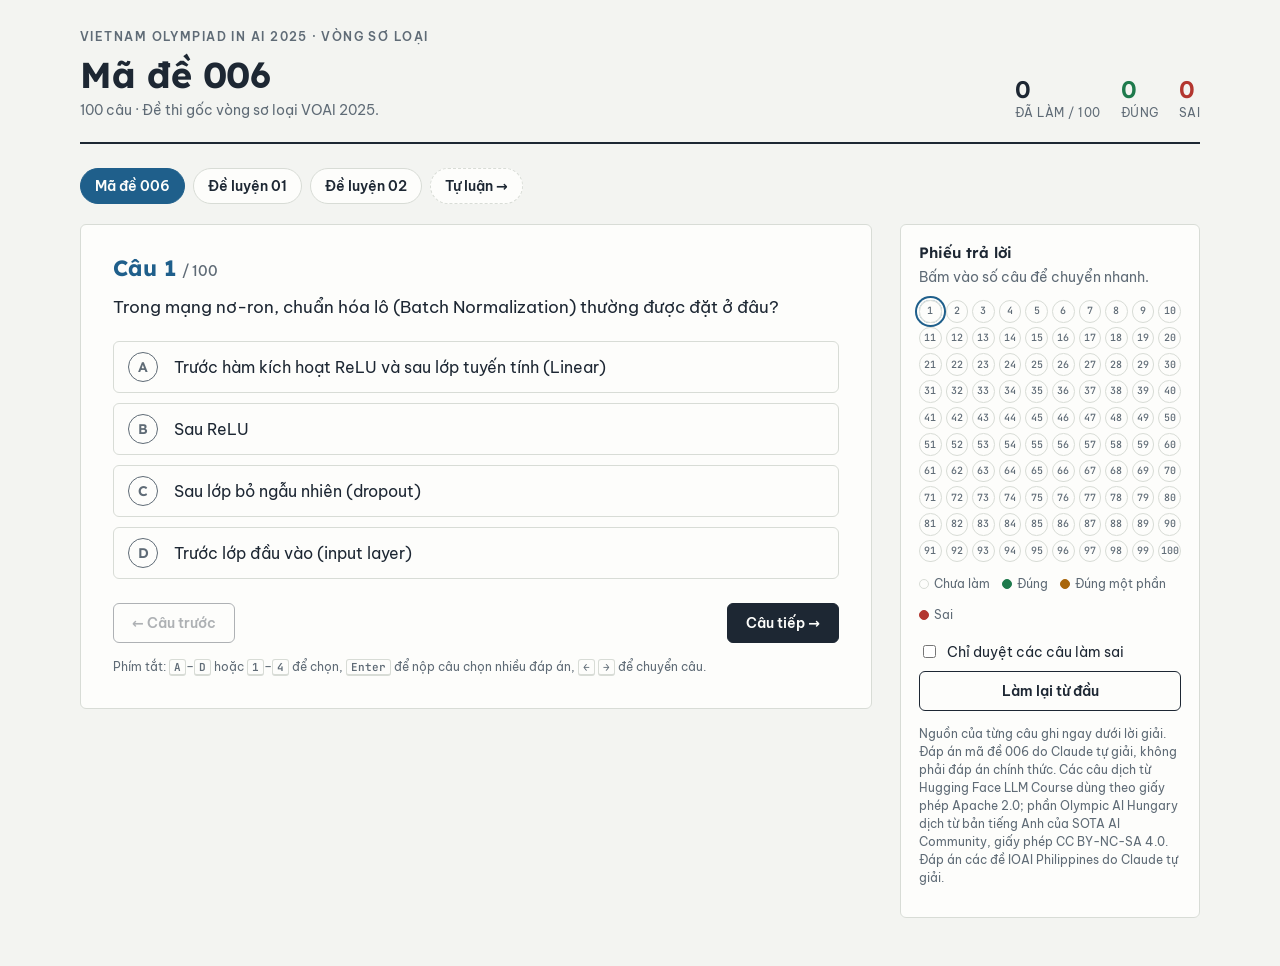
==== commit b5d92019: "Add strategy essay practice page docs/tuluan.html has 10 scenario prompts (rain forecasting, chest X" ====
--- a/docs/index.html
+++ b/docs/index.html
@@ -6,170 +6,7 @@
 <link rel="preconnect" href="https://fonts.googleapis.com">
 <link rel="preconnect" href="https://fonts.gstatic.com" crossorigin>
 <link rel="stylesheet" href="https://fonts.googleapis.com/css2?family=Be+Vietnam+Pro:ital,wght@0,400;0,500;0,600;1,400&family=Lexend:wght@500;600;700&family=JetBrains+Mono:wght@400;600&display=swap">
-<style>
-/* Layout: question sheet on the left, OMR-style answer sheet (phiếu trả lời) docked on the right; stacks on phones. */
-:root {
-  --bg: #f3f4f1;
-  --paper: #fdfdfb;
-  --ink: #1d2733;
-  --muted: #5f6b76;
-  --line: #d8dcd6;
-  --accent: #1f5f8b;
-  --accent-soft: #e2edf5;
-  --ok: #1e7a4c;
-  --ok-soft: #e0f2e8;
-  --bad: #b3362f;
-  --bad-soft: #f8e3e0;
-  --warn: #a8660b;
-  --warn-soft: #f8ecd7;
-  --figure: #ffffff;
-  --font-display: "Lexend", "Be Vietnam Pro", system-ui, sans-serif;
-  --font-body: "Be Vietnam Pro", system-ui, -apple-system, "Segoe UI", sans-serif;
-  --font-mono: "JetBrains Mono", ui-monospace, "SFMono-Regular", Menlo, monospace;
-}
-@media (prefers-color-scheme: dark) {
-  :root:not([data-theme="light"]) {
-    --bg: #12171c; --paper: #1a2128; --ink: #e4e8ea; --muted: #97a3ad; --line: #2e3842;
-    --accent: #6fb0dd; --accent-soft: #1d3446; --ok: #5cc68d; --ok-soft: #173326;
-    --bad: #f07f76; --bad-soft: #3a1f1d; --warn: #e2a64b; --warn-soft: #3a2c16; --figure: #f4f4f2; color-scheme: dark;
-  }
-}
-:root[data-theme="dark"] {
-  --bg: #12171c; --paper: #1a2128; --ink: #e4e8ea; --muted: #97a3ad; --line: #2e3842;
-  --accent: #6fb0dd; --accent-soft: #1d3446; --ok: #5cc68d; --ok-soft: #173326;
-  --bad: #f07f76; --bad-soft: #3a1f1d; --warn: #e2a64b; --warn-soft: #3a2c16; --figure: #f4f4f2; color-scheme: dark;
-}
-* { box-sizing: border-box; }
-[hidden] { display: none !important; }
-img { max-width: 100%; }
-body {
-  margin: 0; background: var(--bg); color: var(--ink);
-  font: 16px/1.6 var(--font-body);
-  padding-inline: 16px; padding-block: 0 48px;
-}
-.wrap { max-width: 1120px; margin: 0 auto; }
-
-header.top {
-  display: flex; flex-wrap: wrap; align-items: flex-end; justify-content: space-between; gap: 16px;
-  padding-block: 28px 20px; border-bottom: 2px solid var(--ink); margin-bottom: 24px;
-}
-.eyebrow { font: 600 12px/1.5 var(--font-body); letter-spacing: .12em; text-transform: uppercase; color: var(--muted); }
-h1 { font: 700 clamp(26px, 4vw, 36px)/1.15 var(--font-display); margin: 8px 0 4px; text-wrap: balance; letter-spacing: -.01em; }
-.sub { color: var(--muted); font-size: 14px; margin: 0; }
-.stats { display: flex; gap: 20px; font-variant-numeric: tabular-nums; }
-.stat { display: grid; gap: 2px; }
-.stat b { font: 600 24px/1 var(--font-display); }
-.stat span { font-size: 12px; color: var(--muted); letter-spacing: .04em; }
-.stat.ok b { color: var(--ok); } .stat.bad b { color: var(--bad); }
-
-.layout { display: grid; grid-template-columns: minmax(0, 1fr) 300px; gap: 28px; align-items: start; }
-@media (max-width: 860px) { .layout { grid-template-columns: minmax(0, 1fr); } }
-
-/* Question */
-.card { background: var(--paper); border: 1px solid var(--line); border-radius: 6px; padding: clamp(18px, 3vw, 32px); min-width: 0; }
-.qhead { display: flex; align-items: baseline; justify-content: space-between; gap: 12px; margin-bottom: 14px; }
-.qnum { font: 700 22px/1 var(--font-display); color: var(--accent); }
-.qnum small { font: 500 14px var(--font-body); color: var(--muted); margin-left: 6px; }
-.qtext { font-size: 17px; max-width: 68ch; }
-.qtext ol, .qtext ul { padding-left: 1.4em; margin: .5em 0; }
-.qtext figure { margin: 14px 0; }
-.qtext img, .opt img { display: block; background: var(--figure); border-radius: 4px; padding: 6px; max-width: 100%; height: auto; }
-.qtext pre { font: 14px/1.5 var(--font-mono); background: var(--accent-soft); padding: 12px 14px; border-radius: 4px; overflow-x: auto; }
-code { font-family: var(--font-mono); font-size: .88em; background: var(--accent-soft); padding: 1px 5px; border-radius: 3px; }
-.formula { text-align: center; font-size: 18px; margin: 12px 0; }
-.frac { display: inline-flex; flex-direction: column; vertical-align: middle; text-align: center; font-size: .9em; margin: 0 2px; }
-.frac > span:first-child { border-bottom: 1px solid currentColor; padding: 0 3px; }
-.tbl { overflow-x: auto; margin: 12px 0; }
-table { border-collapse: collapse; font-variant-numeric: tabular-nums; font-size: 15px; }
-th, td { border: 1px solid var(--line); padding: 5px 12px; text-align: center; }
-th { background: var(--accent-soft); font-weight: 600; }
-
-.opts { display: grid; gap: 10px; margin-top: 20px; }
-.opt {
-  display: grid; grid-template-columns: 34px minmax(0, 1fr); gap: 12px; align-items: start;
-  width: 100%; text-align: left; font: inherit; color: inherit; cursor: pointer;
-  background: var(--paper); border: 1.5px solid var(--line); border-radius: 6px; padding: 10px 14px;
-  transition: border-color .15s, background-color .15s;
-}
-.opt:hover:not(:disabled) { border-color: var(--accent); }
-.opt:focus-visible { outline: 3px solid var(--accent); outline-offset: 2px; }
-.opt:disabled { cursor: default; }
-.bubble {
-  width: 30px; height: 30px; border-radius: 50%; border: 1.5px solid var(--muted);
-  display: grid; place-items: center; font: 600 14px var(--font-display); color: var(--muted);
-}
-.opt .body { padding-top: 3px; min-width: 0; }
-.opt.correct { border-color: var(--ok); background: var(--ok-soft); }
-.opt.correct .bubble { background: var(--ok); border-color: var(--ok); color: var(--paper); }
-.opt.wrong { border-color: var(--bad); background: var(--bad-soft); }
-.opt.wrong .bubble { background: var(--bad); border-color: var(--bad); color: var(--paper); }
-.opt.dim { opacity: .55; }
-.opt.picked { border-color: var(--accent); background: var(--accent-soft); }
-.opt.picked .bubble { background: var(--accent); border-color: var(--accent); color: var(--paper); }
-.opt.missed { border-style: dashed; background: transparent; }
-.opt.missed .bubble { background: transparent; color: var(--ok); }
-.opt .tag { display: block; font-size: 12px; font-weight: 600; color: var(--ok); margin-top: 2px; }
-.multi-hint { font-size: 14px; color: var(--muted); margin: 16px 0 -8px; }
-.submit-row { display: flex; justify-content: flex-end; margin-top: 12px; }
-.verdict.part h3 { color: var(--warn); }
-.cell.part { background: var(--warn); border-color: var(--warn); color: var(--paper); }
-.legend .lpart { background: var(--warn); border-color: var(--warn); }
-
-.verdict { margin-top: 20px; border-top: 1px dashed var(--line); padding-top: 18px; }
-.verdict h3 { font: 600 17px/1.3 var(--font-display); margin: 0 0 8px; display: flex; align-items: center; gap: 8px; }
-.verdict.ok h3 { color: var(--ok); } .verdict.bad h3 { color: var(--bad); }
-.verdict .ans { font-weight: 600; }
-.verdict p { margin: 0; max-width: 68ch; }
-.verdict p.src { margin-top: 10px; font-size: 13px; color: var(--muted); }
-.exams { display: flex; flex-wrap: wrap; gap: 8px; margin-bottom: 20px; }
-.exam {
-  font: 600 14px var(--font-body); padding: 8px 14px; border-radius: 999px; cursor: pointer;
-  border: 1.5px solid var(--line); background: var(--paper); color: var(--ink);
-}
-.exam:hover { border-color: var(--accent); }
-.exam[aria-pressed="true"] { background: var(--accent); border-color: var(--accent); color: var(--paper); }
-.exam:focus-visible { outline: 3px solid var(--accent); outline-offset: 2px; }
-
-.nav { display: flex; flex-wrap: wrap; justify-content: space-between; gap: 10px; margin-top: 24px; }
-.btn {
-  font: 600 14px var(--font-body); padding: 10px 18px; border-radius: 6px; cursor: pointer;
-  border: 1.5px solid var(--ink); background: transparent; color: var(--ink);
-}
-.btn.primary { background: var(--ink); color: var(--paper); }
-.btn:disabled { opacity: .35; cursor: default; }
-.btn:focus-visible { outline: 3px solid var(--accent); outline-offset: 2px; }
-.hint { font-size: 12px; color: var(--muted); margin-top: 14px; }
-kbd { font: 600 11px var(--font-mono); border: 1px solid var(--line); border-bottom-width: 2px; border-radius: 3px; padding: 0 4px; }
-
-/* Answer sheet */
-aside.sheet { position: sticky; top: calc(env(safe-area-inset-top, 0px) + 16px); background: var(--paper); border: 1px solid var(--line); border-radius: 6px; padding: 18px; }
-@media (max-width: 860px) { aside.sheet { position: static; } }
-.sheet h2 { font: 600 15px var(--font-display); margin: 0 0 4px; }
-.sheet .sub { margin-bottom: 12px; }
-.grid { display: grid; grid-template-columns: repeat(10, minmax(0, 1fr)); gap: 4px; }
-.cell {
-  aspect-ratio: 1; max-width: 100%; border-radius: 50%; border: 1.2px solid var(--line); background: transparent;
-  font: 500 10px/1 var(--font-mono); color: var(--muted); cursor: pointer; padding: 0;
-  font-variant-numeric: tabular-nums;
-}
-.cell:hover { border-color: var(--accent); color: var(--ink); }
-.cell:focus-visible { outline: 2px solid var(--accent); outline-offset: 1px; }
-.cell.ok { background: var(--ok); border-color: var(--ok); color: var(--paper); }
-.cell.bad { background: var(--bad); border-color: var(--bad); color: var(--paper); }
-.cell.cur { box-shadow: 0 0 0 2px var(--paper), 0 0 0 4px var(--accent); }
-.cell.hide { opacity: .15; }
-.legend { display: flex; flex-wrap: wrap; gap: 12px; font-size: 12px; color: var(--muted); margin-top: 12px; }
-.legend i { display: inline-block; width: 10px; height: 10px; border-radius: 50%; margin-right: 5px; vertical-align: -1px; border: 1px solid var(--line); }
-.legend .lok { background: var(--ok); border-color: var(--ok); } .legend .lbad { background: var(--bad); border-color: var(--bad); }
-.tools { display: grid; gap: 8px; margin-top: 16px; }
-.tools label { display: flex; gap: 8px; align-items: center; font-size: 14px; cursor: pointer; }
-.tools .btn { width: 100%; }
-.confirm { display: grid; gap: 8px; font-size: 13px; background: var(--bad-soft); padding: 10px; border-radius: 6px; }
-.confirm div { display: flex; gap: 8px; }
-.confirm .btn { padding: 6px 10px; }
-.note { font-size: 12px; color: var(--muted); margin-top: 14px; line-height: 1.5; }
-@media (prefers-reduced-motion: reduce) { * { transition: none !important; } }
-</style>
+<link rel="stylesheet" href="style.css">
 
 <div class="wrap">
   <header class="top">
@@ -185,7 +22,7 @@
     </div>
   </header>
 
-  <nav class="exams" id="exams" aria-label="Chọn đề"></nav>
+  <nav class="exams" aria-label="Chọn đề"><span class="exam-group" id="exams"></span><a class="exam essay-link" href="tuluan.html">Tự luận →</a></nav>
 
   <div class="layout">
     <main class="card" id="card">
--- a/docs/style.css
+++ b/docs/style.css
@@ -0,0 +1,198 @@
+/* Layout: question sheet on the left, OMR-style answer sheet (phiếu trả lời) docked on the right; stacks on phones. */
+:root {
+  --bg: #f3f4f1;
+  --paper: #fdfdfb;
+  --ink: #1d2733;
+  --muted: #5f6b76;
+  --line: #d8dcd6;
+  --accent: #1f5f8b;
+  --accent-soft: #e2edf5;
+  --ok: #1e7a4c;
+  --ok-soft: #e0f2e8;
+  --bad: #b3362f;
+  --bad-soft: #f8e3e0;
+  --warn: #a8660b;
+  --warn-soft: #f8ecd7;
+  --figure: #ffffff;
+  --font-display: "Lexend", "Be Vietnam Pro", system-ui, sans-serif;
+  --font-body: "Be Vietnam Pro", system-ui, -apple-system, "Segoe UI", sans-serif;
+  --font-mono: "JetBrains Mono", ui-monospace, "SFMono-Regular", Menlo, monospace;
+}
+@media (prefers-color-scheme: dark) {
+  :root:not([data-theme="light"]) {
+    --bg: #12171c; --paper: #1a2128; --ink: #e4e8ea; --muted: #97a3ad; --line: #2e3842;
+    --accent: #6fb0dd; --accent-soft: #1d3446; --ok: #5cc68d; --ok-soft: #173326;
+    --bad: #f07f76; --bad-soft: #3a1f1d; --warn: #e2a64b; --warn-soft: #3a2c16; --figure: #f4f4f2; color-scheme: dark;
+  }
+}
+:root[data-theme="dark"] {
+  --bg: #12171c; --paper: #1a2128; --ink: #e4e8ea; --muted: #97a3ad; --line: #2e3842;
+  --accent: #6fb0dd; --accent-soft: #1d3446; --ok: #5cc68d; --ok-soft: #173326;
+  --bad: #f07f76; --bad-soft: #3a1f1d; --warn: #e2a64b; --warn-soft: #3a2c16; --figure: #f4f4f2; color-scheme: dark;
+}
+* { box-sizing: border-box; }
+[hidden] { display: none !important; }
+img { max-width: 100%; }
+body {
+  margin: 0; background: var(--bg); color: var(--ink);
+  font: 16px/1.6 var(--font-body);
+  padding-inline: 16px; padding-block: 0 48px;
+}
+.wrap { max-width: 1120px; margin: 0 auto; }
+
+header.top {
+  display: flex; flex-wrap: wrap; align-items: flex-end; justify-content: space-between; gap: 16px;
+  padding-block: 28px 20px; border-bottom: 2px solid var(--ink); margin-bottom: 24px;
+}
+.eyebrow { font: 600 12px/1.5 var(--font-body); letter-spacing: .12em; text-transform: uppercase; color: var(--muted); }
+h1 { font: 700 clamp(26px, 4vw, 36px)/1.15 var(--font-display); margin: 8px 0 4px; text-wrap: balance; letter-spacing: -.01em; }
+.sub { color: var(--muted); font-size: 14px; margin: 0; }
+.stats { display: flex; gap: 20px; font-variant-numeric: tabular-nums; }
+.stat { display: grid; gap: 2px; }
+.stat b { font: 600 24px/1 var(--font-display); }
+.stat span { font-size: 12px; color: var(--muted); letter-spacing: .04em; }
+.stat.ok b { color: var(--ok); } .stat.bad b { color: var(--bad); }
+
+.layout { display: grid; grid-template-columns: minmax(0, 1fr) 300px; gap: 28px; align-items: start; }
+@media (max-width: 860px) { .layout { grid-template-columns: minmax(0, 1fr); } }
+
+/* Question */
+.card { background: var(--paper); border: 1px solid var(--line); border-radius: 6px; padding: clamp(18px, 3vw, 32px); min-width: 0; }
+.qhead { display: flex; align-items: baseline; justify-content: space-between; gap: 12px; margin-bottom: 14px; }
+.qnum { font: 700 22px/1 var(--font-display); color: var(--accent); }
+.qnum small { font: 500 14px var(--font-body); color: var(--muted); margin-left: 6px; }
+.qtext { font-size: 17px; max-width: 68ch; }
+.qtext ol, .qtext ul { padding-left: 1.4em; margin: .5em 0; }
+.qtext figure { margin: 14px 0; }
+.qtext img, .opt img { display: block; background: var(--figure); border-radius: 4px; padding: 6px; max-width: 100%; height: auto; }
+.qtext pre { font: 14px/1.5 var(--font-mono); background: var(--accent-soft); padding: 12px 14px; border-radius: 4px; overflow-x: auto; }
+code { font-family: var(--font-mono); font-size: .88em; background: var(--accent-soft); padding: 1px 5px; border-radius: 3px; }
+.formula { text-align: center; font-size: 18px; margin: 12px 0; }
+.frac { display: inline-flex; flex-direction: column; vertical-align: middle; text-align: center; font-size: .9em; margin: 0 2px; }
+.frac > span:first-child { border-bottom: 1px solid currentColor; padding: 0 3px; }
+.tbl { overflow-x: auto; margin: 12px 0; }
+table { border-collapse: collapse; font-variant-numeric: tabular-nums; font-size: 15px; }
+th, td { border: 1px solid var(--line); padding: 5px 12px; text-align: center; }
+th { background: var(--accent-soft); font-weight: 600; }
+
+.opts { display: grid; gap: 10px; margin-top: 20px; }
+.opt {
+  display: grid; grid-template-columns: 34px minmax(0, 1fr); gap: 12px; align-items: start;
+  width: 100%; text-align: left; font: inherit; color: inherit; cursor: pointer;
+  background: var(--paper); border: 1.5px solid var(--line); border-radius: 6px; padding: 10px 14px;
+  transition: border-color .15s, background-color .15s;
+}
+.opt:hover:not(:disabled) { border-color: var(--accent); }
+.opt:focus-visible { outline: 3px solid var(--accent); outline-offset: 2px; }
+.opt:disabled { cursor: default; }
+.bubble {
+  width: 30px; height: 30px; border-radius: 50%; border: 1.5px solid var(--muted);
+  display: grid; place-items: center; font: 600 14px var(--font-display); color: var(--muted);
+}
+.opt .body { padding-top: 3px; min-width: 0; }
+.opt.correct { border-color: var(--ok); background: var(--ok-soft); }
+.opt.correct .bubble { background: var(--ok); border-color: var(--ok); color: var(--paper); }
+.opt.wrong { border-color: var(--bad); background: var(--bad-soft); }
+.opt.wrong .bubble { background: var(--bad); border-color: var(--bad); color: var(--paper); }
+.opt.dim { opacity: .55; }
+.opt.picked { border-color: var(--accent); background: var(--accent-soft); }
+.opt.picked .bubble { background: var(--accent); border-color: var(--accent); color: var(--paper); }
+.opt.missed { border-style: dashed; background: transparent; }
+.opt.missed .bubble { background: transparent; color: var(--ok); }
+.opt .tag { display: block; font-size: 12px; font-weight: 600; color: var(--ok); margin-top: 2px; }
+.multi-hint { font-size: 14px; color: var(--muted); margin: 16px 0 -8px; }
+.submit-row { display: flex; justify-content: flex-end; margin-top: 12px; }
+.verdict.part h3 { color: var(--warn); }
+.cell.part { background: var(--warn); border-color: var(--warn); color: var(--paper); }
+.legend .lpart { background: var(--warn); border-color: var(--warn); }
+
+.verdict { margin-top: 20px; border-top: 1px dashed var(--line); padding-top: 18px; }
+.verdict h3 { font: 600 17px/1.3 var(--font-display); margin: 0 0 8px; display: flex; align-items: center; gap: 8px; }
+.verdict.ok h3 { color: var(--ok); } .verdict.bad h3 { color: var(--bad); }
+.verdict .ans { font-weight: 600; }
+.verdict p { margin: 0; max-width: 68ch; }
+.verdict p.src { margin-top: 10px; font-size: 13px; color: var(--muted); }
+.exams { display: flex; flex-wrap: wrap; gap: 8px; margin-bottom: 20px; }
+.exam {
+  font: 600 14px var(--font-body); padding: 8px 14px; border-radius: 999px; cursor: pointer;
+  border: 1.5px solid var(--line); background: var(--paper); color: var(--ink);
+}
+.exam:hover { border-color: var(--accent); }
+.exam[aria-pressed="true"] { background: var(--accent); border-color: var(--accent); color: var(--paper); }
+.exam:focus-visible { outline: 3px solid var(--accent); outline-offset: 2px; }
+
+.nav { display: flex; flex-wrap: wrap; justify-content: space-between; gap: 10px; margin-top: 24px; }
+.btn {
+  font: 600 14px var(--font-body); padding: 10px 18px; border-radius: 6px; cursor: pointer;
+  border: 1.5px solid var(--ink); background: transparent; color: var(--ink);
+}
+.btn.primary { background: var(--ink); color: var(--paper); }
+.btn:disabled { opacity: .35; cursor: default; }
+.btn:focus-visible { outline: 3px solid var(--accent); outline-offset: 2px; }
+.hint { font-size: 12px; color: var(--muted); margin-top: 14px; }
+kbd { font: 600 11px var(--font-mono); border: 1px solid var(--line); border-bottom-width: 2px; border-radius: 3px; padding: 0 4px; }
+
+/* Answer sheet */
+aside.sheet { position: sticky; top: calc(env(safe-area-inset-top, 0px) + 16px); background: var(--paper); border: 1px solid var(--line); border-radius: 6px; padding: 18px; }
+@media (max-width: 860px) { aside.sheet { position: static; } }
+.sheet h2 { font: 600 15px var(--font-display); margin: 0 0 4px; }
+.sheet .sub { margin-bottom: 12px; }
+.grid { display: grid; grid-template-columns: repeat(10, minmax(0, 1fr)); gap: 4px; }
+.cell {
+  aspect-ratio: 1; max-width: 100%; border-radius: 50%; border: 1.2px solid var(--line); background: transparent;
+  font: 500 10px/1 var(--font-mono); color: var(--muted); cursor: pointer; padding: 0;
+  font-variant-numeric: tabular-nums;
+}
+.cell:hover { border-color: var(--accent); color: var(--ink); }
+.cell:focus-visible { outline: 2px solid var(--accent); outline-offset: 1px; }
+.cell.ok { background: var(--ok); border-color: var(--ok); color: var(--paper); }
+.cell.bad { background: var(--bad); border-color: var(--bad); color: var(--paper); }
+.cell.cur { box-shadow: 0 0 0 2px var(--paper), 0 0 0 4px var(--accent); }
+.cell.hide { opacity: .15; }
+.legend { display: flex; flex-wrap: wrap; gap: 12px; font-size: 12px; color: var(--muted); margin-top: 12px; }
+.legend i { display: inline-block; width: 10px; height: 10px; border-radius: 50%; margin-right: 5px; vertical-align: -1px; border: 1px solid var(--line); }
+.legend .lok { background: var(--ok); border-color: var(--ok); } .legend .lbad { background: var(--bad); border-color: var(--bad); }
+.tools { display: grid; gap: 8px; margin-top: 16px; }
+.tools label { display: flex; gap: 8px; align-items: center; font-size: 14px; cursor: pointer; }
+.tools .btn { width: 100%; }
+.confirm { display: grid; gap: 8px; font-size: 13px; background: var(--bad-soft); padding: 10px; border-radius: 6px; }
+.confirm div { display: flex; gap: 8px; }
+.confirm .btn { padding: 6px 10px; }
+.note { font-size: 12px; color: var(--muted); margin-top: 14px; line-height: 1.5; }
+@media (prefers-reduced-motion: reduce) { * { transition: none !important; } }
+.exam-group { display: contents; }
+a.exam { text-decoration: none; display: inline-flex; align-items: center; }
+.essay-link { border-style: dashed; }
+
+/* Essay page */
+.exam[aria-current="page"] { background: var(--accent); border-color: var(--accent); color: var(--paper); border-style: solid; }
+.qhead .time { font-size: 13px; color: var(--muted); }
+.etitle { font: 600 21px/1.3 var(--font-display); margin: 0 0 10px; text-wrap: balance; }
+.label { display: block; font: 600 15px var(--font-display); margin: 22px 0 8px; }
+.label .score { color: var(--accent); margin-left: 6px; }
+.tasks { margin: 0; padding-left: 1.4em; display: grid; gap: 4px; max-width: 68ch; }
+textarea {
+  width: 100%; font: 15px/1.6 var(--font-body); color: var(--ink); background: var(--bg);
+  border: 1.5px solid var(--line); border-radius: 6px; padding: 12px 14px; resize: vertical; min-height: 220px;
+}
+textarea:focus-visible { outline: 3px solid var(--accent); outline-offset: 1px; border-color: var(--accent); }
+.meta { display: flex; justify-content: space-between; gap: 12px; font-size: 13px; color: var(--muted); margin-top: 6px; font-variant-numeric: tabular-nums; }
+.reveal { border-top: 1px dashed var(--line); margin-top: 20px; }
+.rubric { list-style: none; padding: 0; margin: 0; display: grid; gap: 8px; }
+.rubric li { display: grid; grid-template-columns: 22px minmax(0, 1fr); gap: 10px; align-items: start; background: var(--accent-soft); border-radius: 6px; padding: 10px 12px; }
+.rubric input { width: 18px; height: 18px; margin: 3px 0 0; accent-color: var(--accent); }
+.rubric label { cursor: pointer; font-size: 15px; }
+.model { max-width: 68ch; }
+.model h4 { font: 600 15px var(--font-display); margin: 16px 0 4px; color: var(--accent); }
+.model p { margin: 0; }
+.reveal .src { font-size: 13px; color: var(--muted); margin-top: 14px; }
+.elist { list-style: none; padding: 0; margin: 0; display: grid; gap: 6px; }
+.eitem {
+  width: 100%; text-align: left; display: grid; gap: 2px; padding: 8px 10px; cursor: pointer;
+  font: inherit; color: var(--ink); background: transparent; border: 1.5px solid var(--line); border-radius: 6px;
+}
+.eitem:hover { border-color: var(--accent); }
+.eitem:focus-visible { outline: 2px solid var(--accent); outline-offset: 1px; }
+.eitem.cur { border-color: var(--accent); background: var(--accent-soft); }
+.ename { font-size: 14px; font-weight: 500; }
+.estate { font-size: 12px; color: var(--muted); }
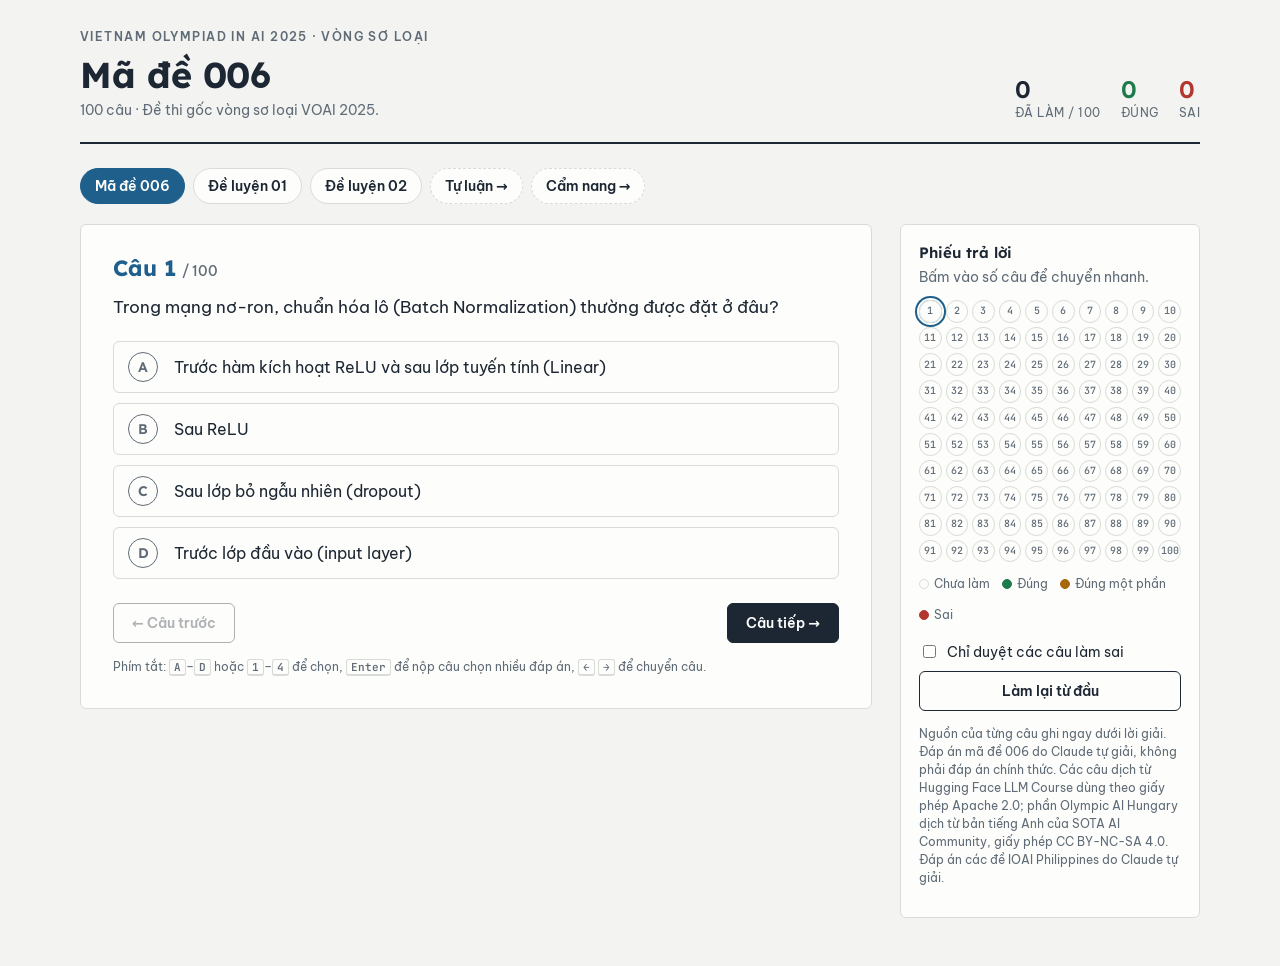
==== commit 3d844618: "Add metric and loss cheat sheet page docs/camnang.html lists which metric fits which task (binary an" ====
--- a/docs/index.html
+++ b/docs/index.html
@@ -22,7 +22,7 @@
     </div>
   </header>
 
-  <nav class="exams" aria-label="Chọn đề"><span class="exam-group" id="exams"></span><a class="exam essay-link" href="tuluan.html">Tự luận →</a></nav>
+  <nav class="exams" aria-label="Chọn đề"><span class="exam-group" id="exams"></span><a class="exam essay-link" href="tuluan.html">Tự luận →</a><a class="exam essay-link" href="camnang.html">Cẩm nang →</a></nav>
 
   <div class="layout">
     <main class="card" id="card">
--- a/docs/style.css
+++ b/docs/style.css
@@ -196,3 +196,27 @@
 .eitem.cur { border-color: var(--accent); background: var(--accent-soft); }
 .ename { font-size: 14px; font-weight: 500; }
 .estate { font-size: 12px; color: var(--muted); }
+
+/* Cheat sheet page */
+.cs-tools { display: grid; gap: 6px; max-width: 560px; margin-bottom: 16px; }
+.cs-tools .label { margin: 0; }
+.cs-tools input {
+  font: 15px var(--font-body); color: var(--ink); background: var(--paper);
+  border: 1.5px solid var(--line); border-radius: 6px; padding: 10px 12px; width: 100%;
+}
+.cs-tools input:focus-visible { outline: 3px solid var(--accent); outline-offset: 1px; border-color: var(--accent); }
+.cs-count { margin: 0; font-size: 13px; color: var(--muted); min-height: 1em; }
+.toc { display: grid; gap: 8px; margin-bottom: 24px; }
+.toc-row { display: flex; flex-wrap: wrap; gap: 6px 14px; align-items: baseline; font-size: 14px; }
+.toc-group { font: 600 12px var(--font-body); letter-spacing: .1em; text-transform: uppercase; color: var(--muted); min-width: 92px; }
+.toc a { color: var(--accent); text-decoration: none; }
+.toc a:hover { text-decoration: underline; }
+#sections { display: grid; gap: 20px; }
+.cs { scroll-margin-top: 16px; }
+.cs h2 { font: 600 20px/1.3 var(--font-display); margin: 6px 0 8px; text-wrap: balance; }
+.cs-intro { margin: 0 0 6px; color: var(--muted); font-size: 15px; max-width: 80ch; }
+.cs table { width: 100%; font-size: 14px; min-width: 640px; }
+.cs th, .cs td { text-align: left; vertical-align: top; padding: 8px 10px; line-height: 1.5; }
+.cs thead th { white-space: nowrap; }
+.cs tbody th { font-weight: 600; background: transparent; min-width: 120px; }
+.cs tbody tr:nth-child(even) { background: color-mix(in srgb, var(--accent-soft) 45%, transparent); }
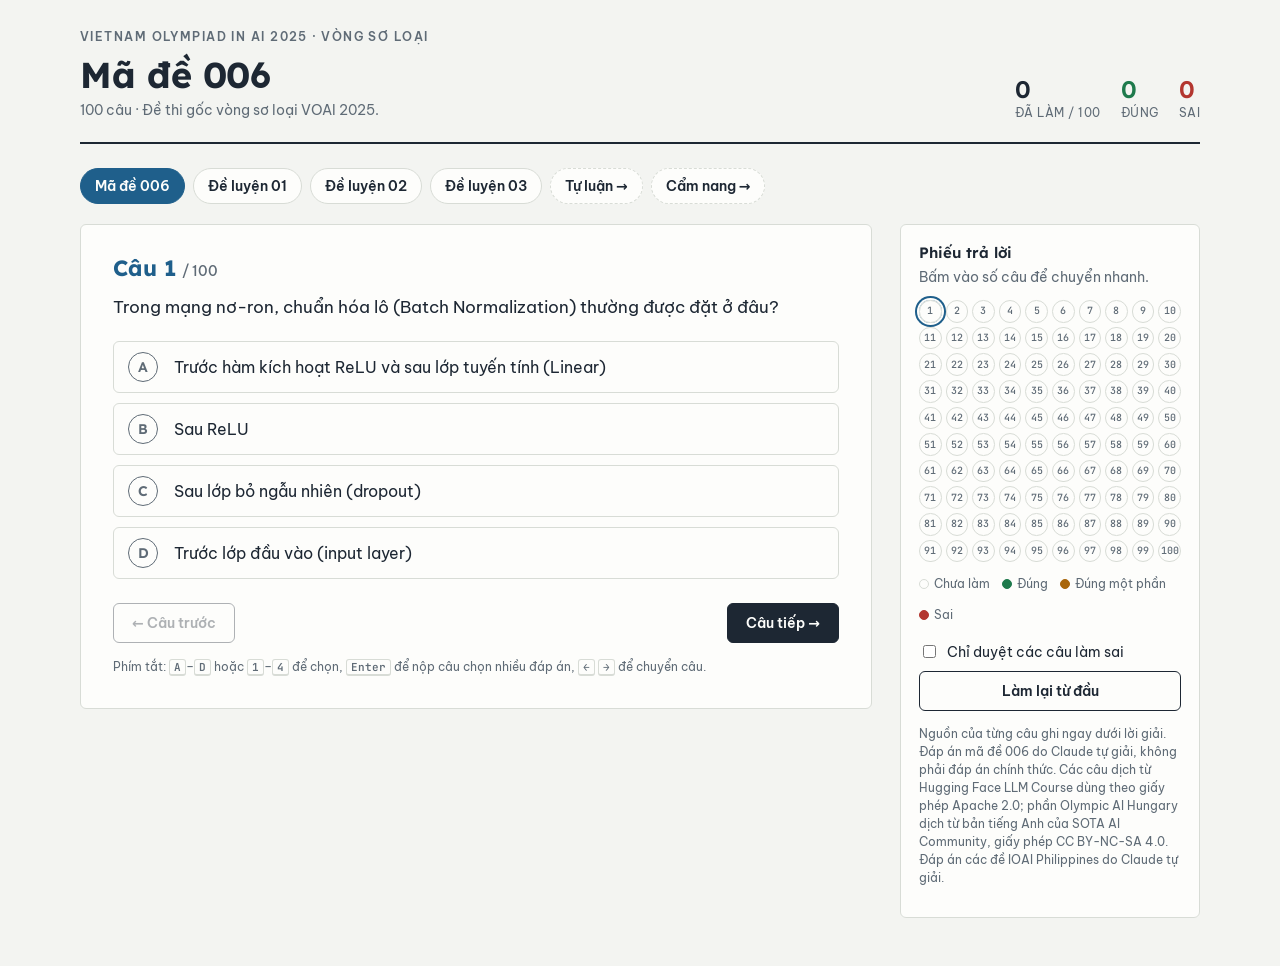
==== commit 28a822ff: "Add practice exam L03 100 new questions: 22 more Hugging Face LLM Course quiz items (datasets, token" ====
--- a/docs/index.html
+++ b/docs/index.html
@@ -60,6 +60,7 @@
 <script src="exams/de006.js"></script>
 <script src="exams/L01.js"></script>
 <script src="exams/L02.js"></script>
+<script src="exams/L03.js"></script>
 <script>
 (function () {
   var EXAMS = window.EXAMS || {};
